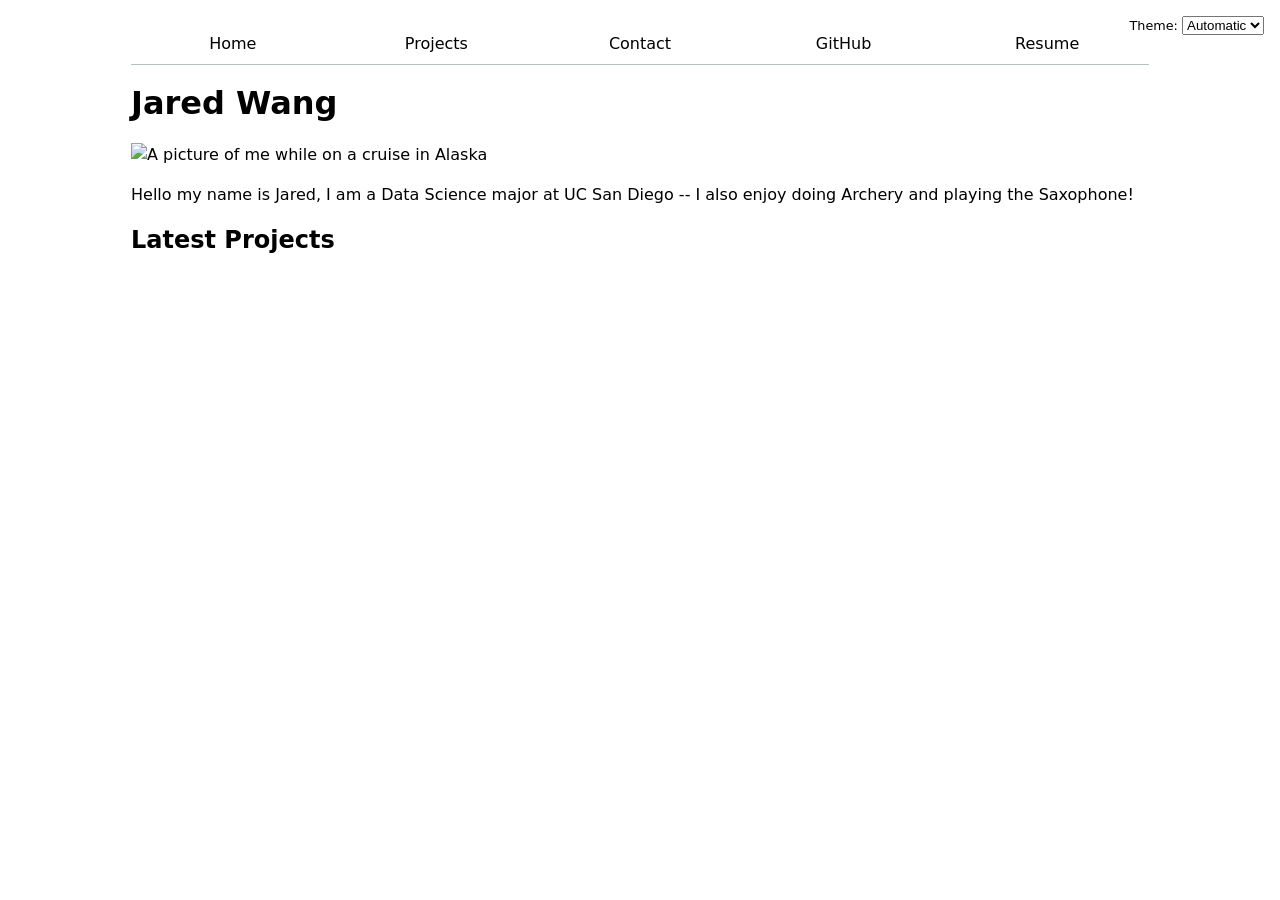
==== index.html @ 1e249413 "test" ====
<!DOCTYPE html>
<html lang="en">
<head>
    <meta charset="UTF-8">
    <meta name="viewport" content="width=device-width, initial-scale=1.0">
    <title>Jared Wang: Personal site and portfolio</title>
    <link rel="stylesheet" href="style.css">
</head>
<body>
    <script src="global.js" type="module"></script>
    <script src="index.js" type="module" defer></script>
    
    <!-- <nav>
        <a href="index.html">Home</a>
        <a href="projects/index.html">Projects</a>
        <a href="contact/index.html">Contact</a>
        <a href="https://github.com/Jaredw022" target="_blank">GitHub</a>
        <a href="resume.html">Resume</a>
    </nav> -->

    <h1>
        Jared Wang
    </h1>
    
    <img src="images/DSC_0252.JPG" alt="A picture of me while on a cruise in Alaska" style="width: 50%; height: auto;">

    <p>
        Hello my name is Jared, I am a Data Science major at UC San Diego -- I also enjoy doing Archery and playing the Saxophone!
    </p>

    <h2>Latest Projects</h2>
    <div class="projects">
        <!-- Dynamically added content will appear here -->
    </div>
    
</body>
</html>
---- style.css ----
body {
  /* Set line height to 1.5 times the font size
	   and use the OS’s UI font as the website font
	 */
  font: 100%/1.5 system-ui;
  max-width: 100ch;
  margin-inline: auto;
  padding: 1em;
  accent-color: var(--color-accent)
}

html {
  --color-accent: oklch(65% 50% 0);
  color-scheme: light dark;
}

nav {
  display: flex;
  margin-bottom: 1em;
  border-bottom-width: 1px;
  border-bottom-style: solid;
  --border-color: oklch(50% 10% 200 / 40%);
  border-bottom-color: var(--border-color);
}

nav a {
  flex: 1;
  text-decoration: none;
  color: inherit;
  text-align: center;
  padding: 0.5em;
}

nav a.current {
  border-bottom: 0.4em solid var(--border-color);
  padding-bottom: 0.2em;
}

nav a:hover {
  border-bottom: 0.4em solid var(--color-accent);
  background-color: color-mix(in oklch, var(--color-accent), canvas 85%);
  padding-bottom: 0.2em;
}

form {
  display: grid;
  grid-template-columns: auto 1fr;
  gap: 1em;
}

form button {
  grid-column: 1 / -1;
}

.projects {
  display: grid;
  grid-template-columns: repeat(auto-fill, minmax(15em, 1fr));
  gap: 1em;
}

.projects article {
  display: grid;
  grid-template-rows: subgrid;
  grid-row: span 3;
}

.projects h2 {
  margin: 0;
}

.projects h1 {
  font-size: 400%;
}

h1, h2, h3, h4, h5, h6 {
  line-height: 1.1;
  text-wrap: balance;
}

.resume {
    font-family: Arial, sans-serif;
    margin: 40px;
    line-height: 1.5;
}

.resume h1 {
    text-align: center;
    margin-bottom: 5px;
}

.resume .contact {
    text-align: center;
    font-size: 14px;
    margin-bottom: 20px;
}

.resume h2 {
    border-bottom: 1px solid #000;
    padding-bottom: 5px;
    margin-top: 25px;
}

.resume .entry {
    margin-bottom: 15px;
}

.resume .entry-title {
    font-weight: bold;
}

.resume ul {
    margin: 5px 0 10px 20px;
}

.color-scheme {
  position: absolute;
  top: 1rem;
  right: 1rem;
  font-size: 80%;
  font-family: inherit;
}
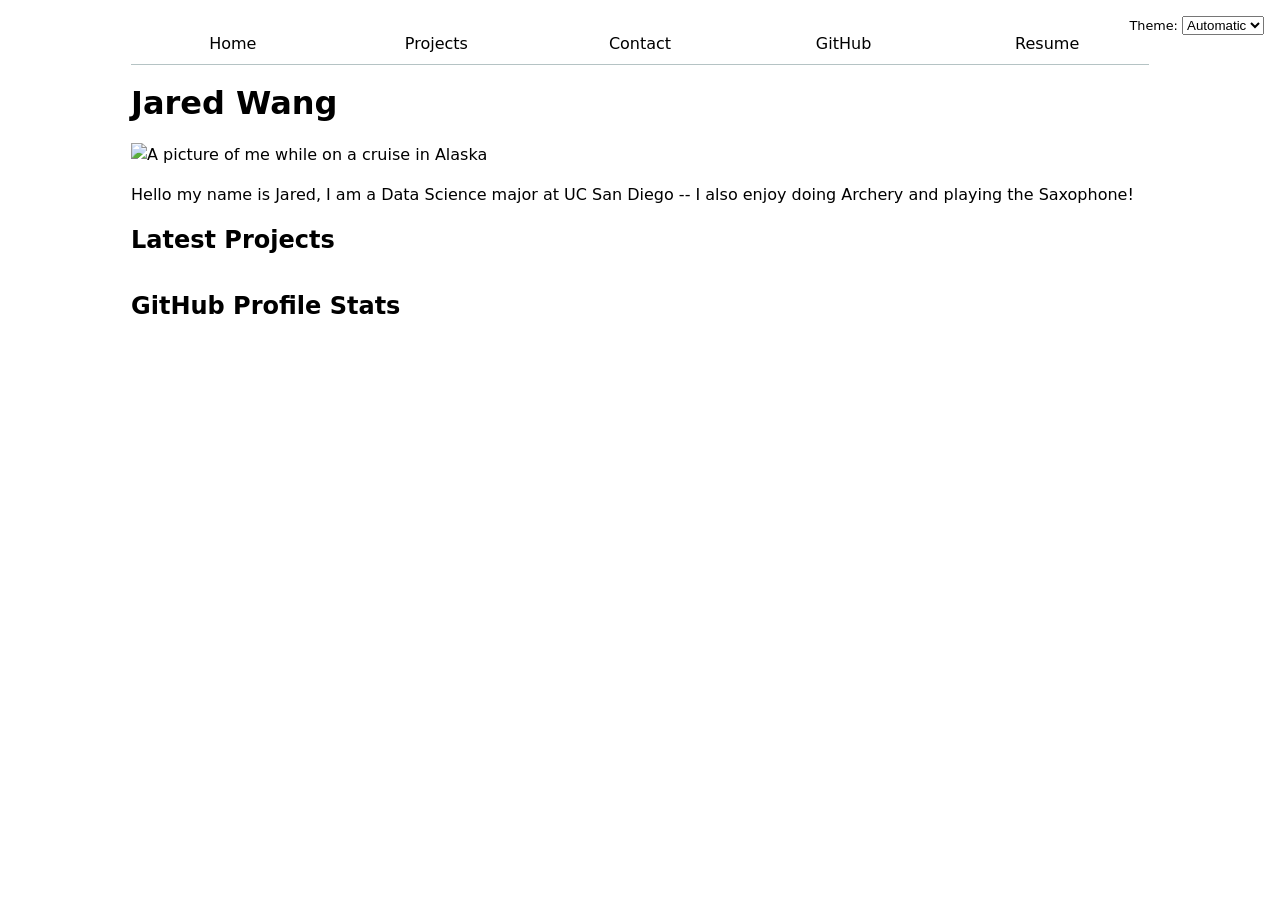
==== commit 4eef3c9a: "test" ====
--- a/index.html
+++ b/index.html
@@ -7,7 +7,7 @@
     <link rel="stylesheet" href="style.css">
 </head>
 <body>
-    <script src="global.js" type="module"></script>
+    <script src="global.js" type="module" defer></script>
     <script src="index.js" type="module" defer></script>
     
     <!-- <nav>
@@ -33,5 +33,9 @@
         <!-- Dynamically added content will appear here -->
     </div>
     
+    <h2>GitHub Profile Stats</h2>
+    <div id="profile-stats"></div>
+
+
 </body>
 </html>
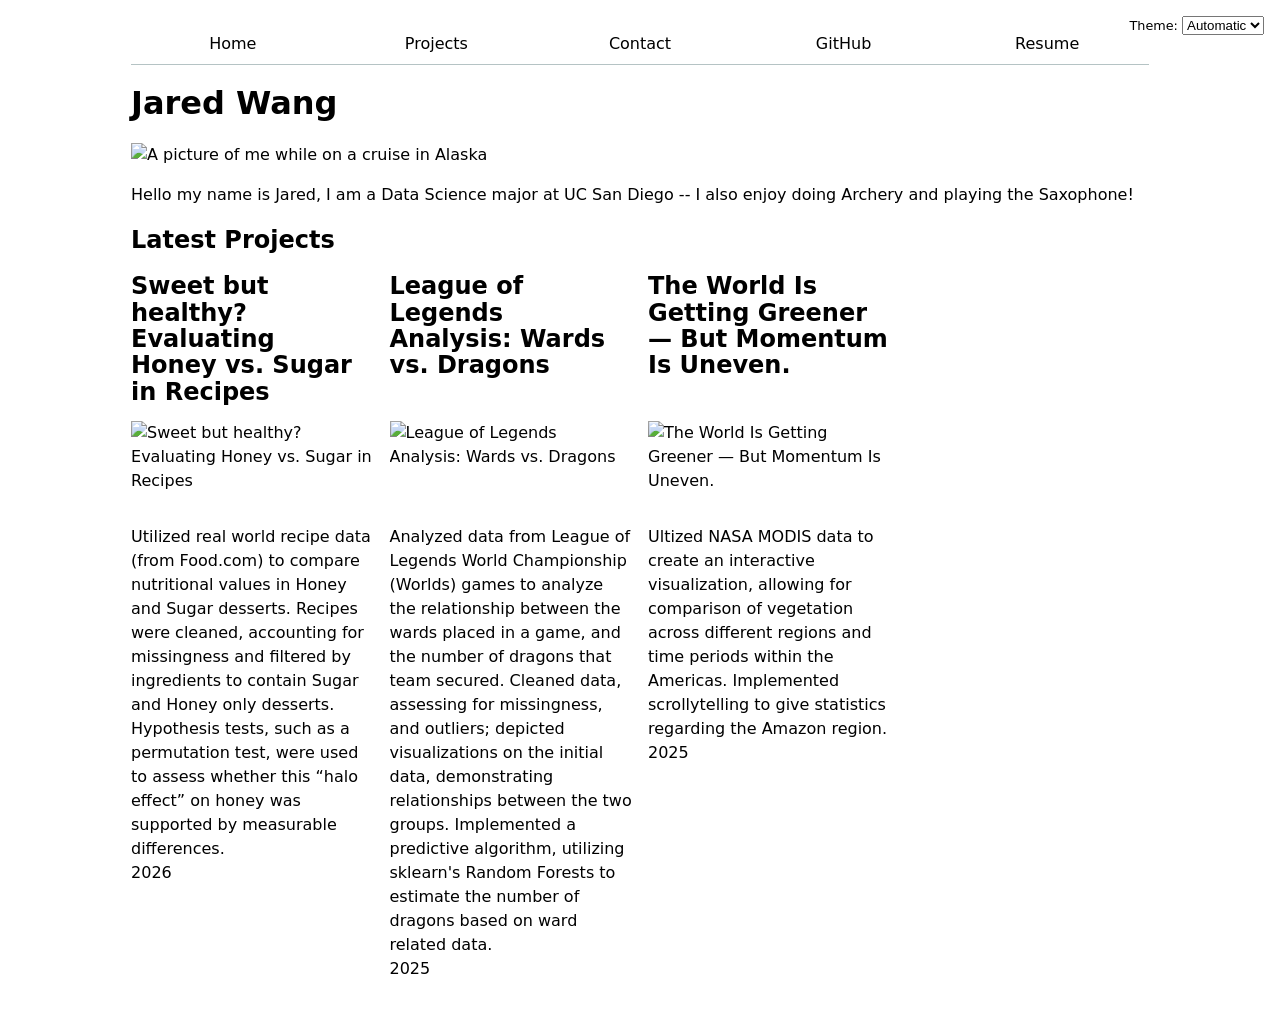
==== commit 9d7ab353: "Remove placeholder projects and hide GitHub stats" ====
--- a/index.html
+++ b/index.html
@@ -33,8 +33,10 @@
         <!-- Dynamically added content will appear here -->
     </div>
     
+    <!--
     <h2>GitHub Profile Stats</h2>
     <div id="profile-stats"></div>
+    -->
 
 
 </body>
--- a/style.css
+++ b/style.css
@@ -72,44 +72,49 @@
   font-size: 400%;
 }
 
-h1, h2, h3, h4, h5, h6 {
+h1,
+h2,
+h3,
+h4,
+h5,
+h6 {
   line-height: 1.1;
   text-wrap: balance;
 }
 
 .resume {
-    font-family: Arial, sans-serif;
-    margin: 40px;
-    line-height: 1.5;
+  font-family: Arial, sans-serif;
+  margin: 40px;
+  line-height: 1.5;
 }
 
 .resume h1 {
-    text-align: center;
-    margin-bottom: 5px;
+  text-align: center;
+  margin-bottom: 5px;
 }
 
 .resume .contact {
-    text-align: center;
-    font-size: 14px;
-    margin-bottom: 20px;
+  text-align: center;
+  font-size: 14px;
+  margin-bottom: 20px;
 }
 
 .resume h2 {
-    border-bottom: 1px solid #000;
-    padding-bottom: 5px;
-    margin-top: 25px;
+  border-bottom: 1px solid #000;
+  padding-bottom: 5px;
+  margin-top: 25px;
 }
 
 .resume .entry {
-    margin-bottom: 15px;
+  margin-bottom: 15px;
 }
 
 .resume .entry-title {
-    font-weight: bold;
+  font-weight: bold;
 }
 
 .resume ul {
-    margin: 5px 0 10px 20px;
+  margin: 5px 0 10px 20px;
 }
 
 .color-scheme {
@@ -119,3 +124,239 @@
   font-size: 80%;
   font-family: inherit;
 }
+
+path {
+  cursor: pointer;
+}
+
+.stats {
+  display: flex;
+  justify-content: space-between;
+  flex-wrap: wrap;
+  gap: 2rem;
+  margin-top: 2rem;
+  padding: 1rem 0;
+  border-top: 1px solid color-mix(in oklch, canvastext 30%, canvas 70%);
+  color: canvastext;
+  /* automatically adapts */
+}
+
+.stats dt {
+  font-size: 0.75rem;
+  font-weight: 600;
+  color: color-mix(in oklch, canvastext 60%, canvas 40%);
+  text-transform: uppercase;
+  letter-spacing: 0.05em;
+  margin-bottom: 0.25rem;
+}
+
+.stats dd {
+  font-size: 2rem;
+  font-weight: 500;
+  color: canvastext;
+  /* adapts automatically */
+  margin: 0;
+}
+
+/* Gridlines behind the chart */
+.gridlines line {
+  stroke: color-mix(in oklch, canvastext 20%, canvas 80%);
+  stroke-width: 1;
+  shape-rendering: crispEdges;
+}
+
+/* Optional: hide the domain line for a cleaner look */
+.gridlines path {
+  stroke: none;
+}
+
+/* Info layout (dt/dd grid) */
+.info {
+  display: grid;
+  grid-template-columns: max-content 1fr;
+  gap: 0.25rem 1rem;
+  padding: 1rem;
+  border-radius: 8px;
+  background: color-mix(in oklch, canvas 90%, canvastext 10%);
+  color: canvastext;
+  max-width: 300px;
+}
+
+.info dt {
+  font-size: 0.75rem;
+  font-weight: 600;
+  opacity: 0.7;
+  margin: 0;
+}
+
+.info dd {
+  margin: 0;
+  font-size: 0.9rem;
+}
+
+/* Tooltip positioning */
+.tooltip {
+  position: fixed;
+  top: 1em;
+  left: 1em;
+  z-index: 1000;
+  pointer-events: none;
+}
+
+/* Circle hover animation */
+circle {
+  @starting-style {
+    r: 0;
+  }
+
+  transition: all 200ms ease;
+  transform-origin: center;
+  transform-box: fill-box;
+}
+
+circle:hover {
+  transform: scale(1.5);
+}
+
+dl.info {
+  /* ... other styles ... */
+  transition-duration: 500ms;
+  transition-property: opacity, visibility;
+}
+
+dl.info[hidden]:not(:hover, :focus-within) {
+  opacity: 0;
+  visibility: hidden;
+}
+
+@keyframes marching-ants {
+  to {
+    stroke-dashoffset: -8;
+    /* 5 + 3 */
+  }
+}
+
+.selection {
+  fill-opacity: 0.1;
+  stroke: black;
+  stroke-opacity: 0.7;
+  stroke-dasharray: 5 3;
+  animation: marching-ants 2s linear infinite;
+}
+
+circle.selected {
+  fill: #ff6b6b;
+  stroke: black;
+  stroke-width: 1.5px;
+}
+
+#time-filter {
+  width: 100%;
+}
+
+#time-filter label {
+  display: flex;
+  align-items: center;
+  gap: 1rem;
+}
+
+#commit-progress {
+  width: 100%;
+  max-width: 25rem; /* adjust this value to taste */
+}
+
+
+#files {
+  display: grid;
+  grid-template-columns: 1fr 4fr;
+
+  >div {
+    grid-column: 1 / -1;
+    display: grid;
+    grid-template-columns: subgrid;
+  }
+
+  dt {
+    grid-column: 1;
+  }
+
+  dd {
+    grid-column: 2;
+  }
+}
+
+.loc {
+  display: flex;
+  width: 0.5em;
+  aspect-ratio: 1;
+  background: var(--color);
+  border-radius: 50%;
+
+  transition: opacity 200ms ease, transform 200ms ease;
+
+  @starting-style {
+    opacity: 0;
+    transform: scale(0);
+  }
+}
+
+#files {
+  display: grid;
+  grid-template-columns: 1fr 4fr;
+}
+
+#files>div {
+  grid-column: 1 / -1;
+  display: grid;
+  grid-template-columns: subgrid;
+}
+
+#files dt {
+  grid-column: 1;
+}
+
+#files dd {
+  grid-column: 2;
+  display: flex;
+  flex-wrap: wrap;
+  align-items: start;
+  align-content: start;
+  gap: 0.15em;
+  padding-top: 0.6em;
+  margin-left: 0;
+}
+
+dt code small {
+  display: block;
+  opacity: 0.6;
+  font-size: 0.8em;
+}
+
+#scrolly-1 {
+  position: relative;
+  display: flex;
+  gap: 1rem;
+
+  > * {
+    flex: 1;
+  }
+}
+
+#scatter-story {
+  position: relative;
+}
+
+#scatter-plot {
+  position: sticky;
+  top: 0;
+  left: 0;
+  bottom: auto;
+  height: 50vh;
+}
+
+#slider-time {
+  margin-left: 1rem;
+  font-size: 0.9rem;
+  font-weight: 500;
+  white-space: nowrap;
+}
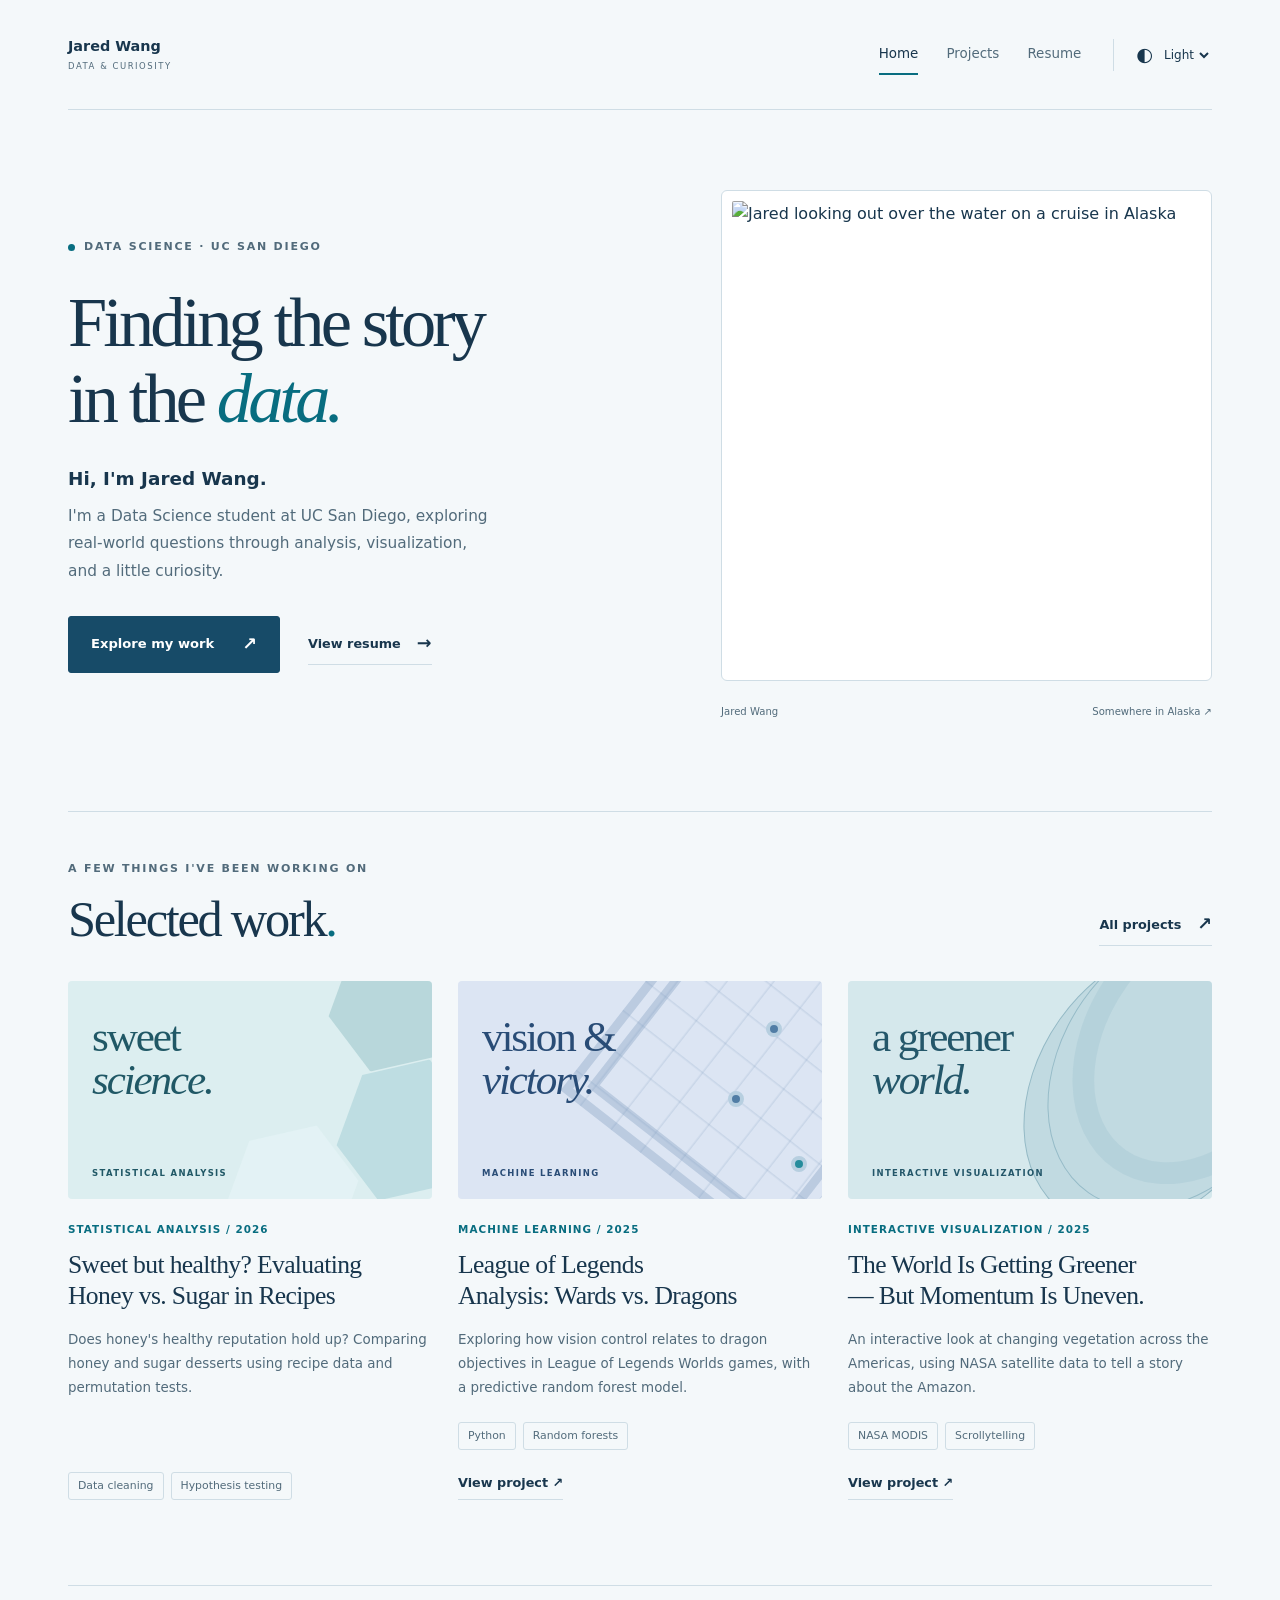
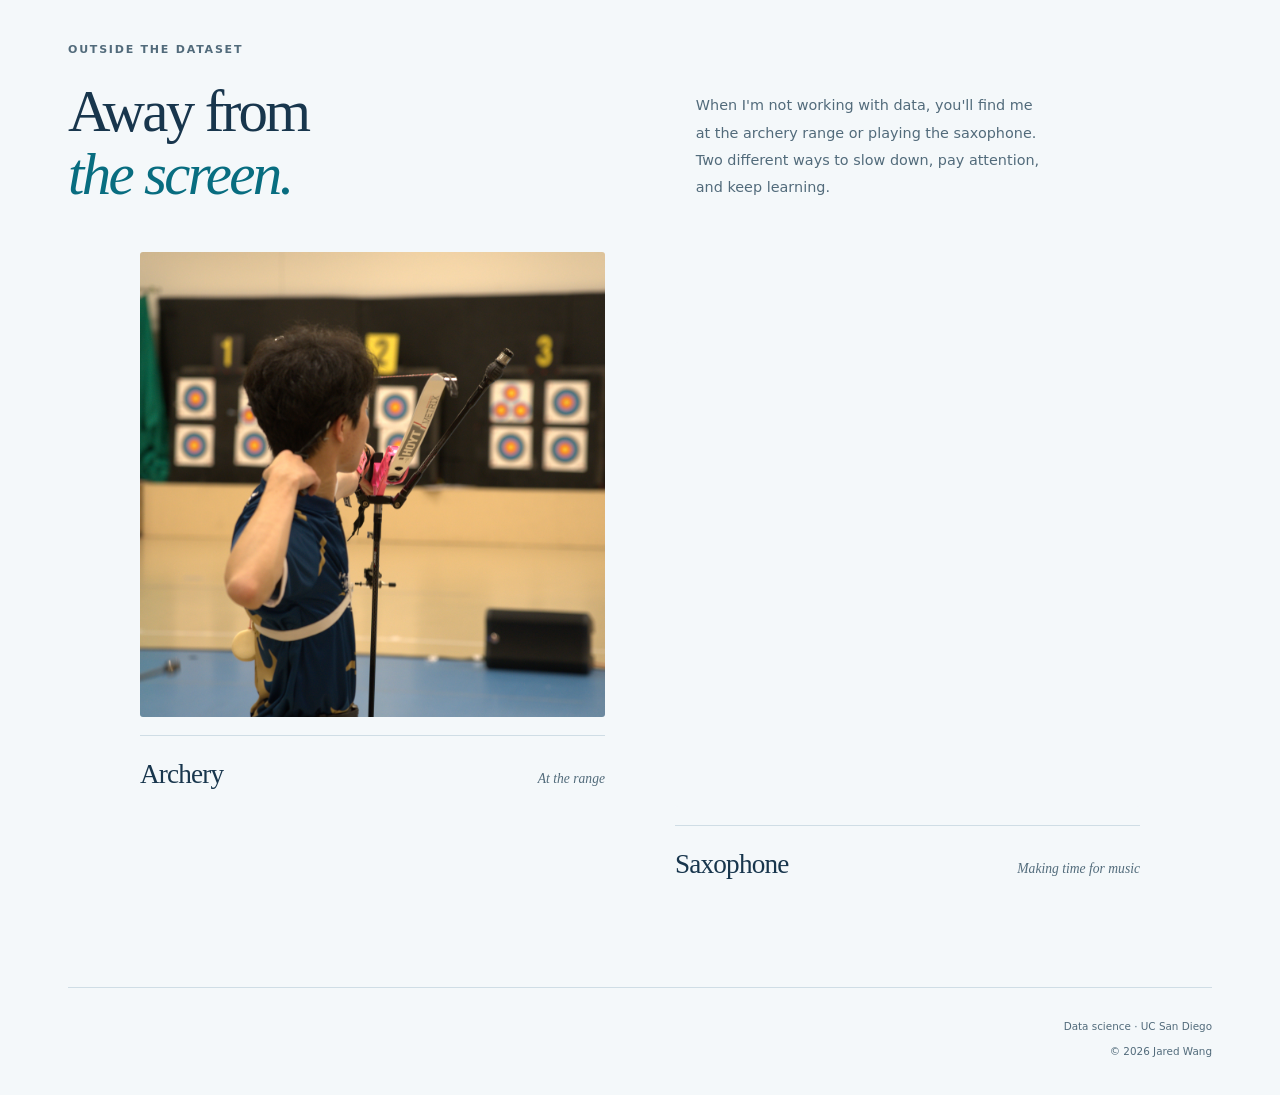
==== commit 10455827: "Redesign portfolio with coastal theme and personal photo gallery" ====
--- a/index.html
+++ b/index.html
@@ -3,41 +3,59 @@
 <head>
     <meta charset="UTF-8">
     <meta name="viewport" content="width=device-width, initial-scale=1.0">
-    <title>Jared Wang: Personal site and portfolio</title>
+    <meta name="description" content="Jared Wang is a Data Science student at UC San Diego exploring the stories behind real-world data.">
+    <title>Jared Wang — Data &amp; Curiosity</title>
     <link rel="stylesheet" href="style.css">
+    <script src="global.js" type="module"></script>
+    <script src="index.js" type="module"></script>
 </head>
-<body>
-    <script src="global.js" type="module" defer></script>
-    <script src="index.js" type="module" defer></script>
-    
-    <!-- <nav>
-        <a href="index.html">Home</a>
-        <a href="projects/index.html">Projects</a>
-        <a href="contact/index.html">Contact</a>
-        <a href="https://github.com/Jaredw022" target="_blank">GitHub</a>
-        <a href="resume.html">Resume</a>
-    </nav> -->
-
-    <h1>
-        Jared Wang
-    </h1>
-    
-    <img src="images/DSC_0252.JPG" alt="A picture of me while on a cruise in Alaska" style="width: 50%; height: auto;">
-
-    <p>
-        Hello my name is Jared, I am a Data Science major at UC San Diego -- I also enjoy doing Archery and playing the Saxophone!
-    </p>
-
-    <h2>Latest Projects</h2>
-    <div class="projects">
-        <!-- Dynamically added content will appear here -->
-    </div>
-    
-    <!--
-    <h2>GitHub Profile Stats</h2>
-    <div id="profile-stats"></div>
-    -->
-
-
+<body class="home-page">
+    <main id="main">
+        <section class="hero" aria-labelledby="intro-title">
+            <div class="hero-copy">
+                <p class="eyebrow"><span class="status-dot" aria-hidden="true"></span> Data science · UC San Diego</p>
+                <h1 id="intro-title">Finding the story<br>in the <em>data.</em></h1>
+                <p class="hero-intro">Hi, I'm Jared Wang.</p>
+                <p class="hero-description">I'm a Data Science student at UC San Diego, exploring real-world questions through analysis, visualization, and a little curiosity.</p>
+                <div class="hero-actions">
+                    <a class="button" href="projects/">Explore my work <span aria-hidden="true">↗</span></a>
+                    <a class="text-link" href="resume.html">View resume <span aria-hidden="true">→</span></a>
+                </div>
+            </div>
+            <figure class="portrait">
+                <div class="portrait-frame">
+                    <img src="images/DSC_0252.JPG" alt="Jared looking out over the water on a cruise in Alaska" width="6000" height="4000" fetchpriority="high">
+                </div>
+                <figcaption><span>Jared Wang</span><span>Somewhere in Alaska ↗</span></figcaption>
+            </figure>
+        </section>
+        <section class="work-section" aria-labelledby="work-title">
+            <div class="section-heading">
+                <div><p class="eyebrow">A few things I've been working on</p><h2 id="work-title">Selected work<span class="accent">.</span></h2></div>
+                <a class="text-link" href="projects/">All projects <span aria-hidden="true">↗</span></a>
+            </div>
+            <div class="projects" data-preview="true" aria-label="Selected projects"></div>
+        </section>
+        <section class="personal-note" aria-labelledby="personal-title">
+            <div class="personal-intro">
+                <div><p class="eyebrow">Outside the dataset</p><h2 id="personal-title">Away from<br><em>the screen.</em></h2></div>
+                <p>When I'm not working with data, you'll find me at the archery range or playing the saxophone. Two different ways to slow down, pay attention, and keep learning.</p>
+            </div>
+            <div class="personal-gallery">
+                <figure class="interest-photo archery-photo">
+                    <div class="interest-image"><img src="images/DSC04361_Original.jpg" alt="Jared drawing a recurve bow at an indoor archery range" width="4688" height="7028" loading="lazy" decoding="async"></div>
+                    <figcaption><span>Archery</span><span>At the range</span></figcaption>
+                </figure>
+                <figure class="interest-photo music-photo">
+                    <div class="interest-image"><img src="images/IMG_6248.PNG" alt="Jared playing the saxophone with sheet music on a stand" width="2532" height="1170" loading="lazy" decoding="async"></div>
+                    <figcaption><span>Saxophone</span><span>Making time for music</span></figcaption>
+                </figure>
+            </div>
+        </section>
+        <!-- GitHub Profile Stats are intentionally hidden.
+        <h2>GitHub Profile Stats</h2>
+        <div id="profile-stats"></div>
+        -->
+    </main>
 </body>
-</html>+</html>
--- a/style.css
+++ b/style.css
@@ -1,130 +1,224 @@
-body {
-  /* Set line height to 1.5 times the font size
-	   and use the OS’s UI font as the website font
-	 */
-  font: 100%/1.5 system-ui;
-  max-width: 100ch;
-  margin-inline: auto;
-  padding: 1em;
-  accent-color: var(--color-accent)
-}
-
-html {
-  --color-accent: oklch(65% 50% 0);
-  color-scheme: light dark;
-}
-
-nav {
-  display: flex;
-  margin-bottom: 1em;
-  border-bottom-width: 1px;
-  border-bottom-style: solid;
-  --border-color: oklch(50% 10% 200 / 40%);
-  border-bottom-color: var(--border-color);
-}
-
-nav a {
-  flex: 1;
-  text-decoration: none;
-  color: inherit;
-  text-align: center;
-  padding: 0.5em;
-}
-
-nav a.current {
-  border-bottom: 0.4em solid var(--border-color);
-  padding-bottom: 0.2em;
-}
-
-nav a:hover {
-  border-bottom: 0.4em solid var(--color-accent);
-  background-color: color-mix(in oklch, var(--color-accent), canvas 85%);
-  padding-bottom: 0.2em;
-}
-
-form {
-  display: grid;
-  grid-template-columns: auto 1fr;
-  gap: 1em;
-}
-
-form button {
-  grid-column: 1 / -1;
-}
-
-.projects {
-  display: grid;
-  grid-template-columns: repeat(auto-fill, minmax(15em, 1fr));
-  gap: 1em;
-}
-
-.projects article {
-  display: grid;
-  grid-template-rows: subgrid;
-  grid-row: span 3;
-}
-
-.projects h2 {
-  margin: 0;
-}
-
-.projects h1 {
-  font-size: 400%;
-}
-
-h1,
-h2,
-h3,
-h4,
-h5,
-h6 {
-  line-height: 1.1;
-  text-wrap: balance;
-}
-
-.resume {
-  font-family: Arial, sans-serif;
-  margin: 40px;
-  line-height: 1.5;
-}
-
-.resume h1 {
-  text-align: center;
-  margin-bottom: 5px;
-}
-
-.resume .contact {
-  text-align: center;
-  font-size: 14px;
-  margin-bottom: 20px;
-}
-
-.resume h2 {
-  border-bottom: 1px solid #000;
-  padding-bottom: 5px;
-  margin-top: 25px;
-}
-
-.resume .entry {
-  margin-bottom: 15px;
-}
-
-.resume .entry-title {
-  font-weight: bold;
-}
-
-.resume ul {
-  margin: 5px 0 10px 20px;
-}
-
-.color-scheme {
-  position: absolute;
-  top: 1rem;
-  right: 1rem;
-  font-size: 80%;
-  font-family: inherit;
-}
-
+/* A coastal palette of soft white, deep navy, teal, and pale blue. */
+:root {
+  color-scheme: light;
+  --paper: light-dark(#f4f8fa, #101e2b);
+  --surface: light-dark(#ffffff, #172b3a);
+  --ink: light-dark(#18364d, #e6f0f5);
+  --muted: light-dark(#526b7b, #a9bdcc);
+  --line: light-dark(#cfdde5, #344d60);
+  --accent: light-dark(#086d80, #79cfda);
+  --tint: light-dark(#e2eff3, #1b3545);
+  --button: light-dark(#174b68, #a6dbe6);
+  --button-text: light-dark(#ffffff, #101e2b);
+  --color-accent: var(--accent);
+  font-family: "Segoe UI", system-ui, -apple-system, sans-serif;
+  background: var(--paper);
+  color: var(--ink);
+  accent-color: var(--accent);
+  scroll-behavior: smooth;
+  scroll-padding-top: 2rem;
+}
+* { box-sizing: border-box; }
+body { max-width: 1240px; margin: 0 auto; padding: 0 48px; font-size: 16px; line-height: 1.65; }
+a { color: inherit; text-underline-offset: .25em; }
+button, input, select, textarea { font: inherit; }
+button, select { cursor: pointer; }
+button, input, select, textarea { color: var(--ink); }
+img { display: block; max-width: 100%; height: auto; }
+::selection { background: var(--ink); color: var(--paper); }
+:focus-visible { outline: 3px solid var(--accent); outline-offset: 5px; }
+h1, h2, h3, p, figure { margin: 0; }
+h1, h2, h3 { font-weight: 400; line-height: 1.08; text-wrap: balance; }
+h1, h2, .footer-name { font-family: Georgia, "Times New Roman", serif; }
+h1 { font-size: clamp(3.3rem, 6.2vw, 5.6rem); letter-spacing: -.055em; }
+h1 em { color: var(--accent); font-weight: 400; }
+h2 { font-size: clamp(2.25rem, 4vw, 3.15rem); letter-spacing: -.045em; }
+h3 { font-family: Georgia, "Times New Roman", serif; font-size: 1.6rem; letter-spacing: -.025em; line-height: 1.2; }
+.accent { color: var(--accent); }
+.eyebrow { font-size: .69rem; text-transform: uppercase; letter-spacing: .16em; font-weight: 650; color: var(--muted); }
+.sr-only { position: absolute; width: 1px; height: 1px; padding: 0; margin: -1px; overflow: hidden; clip-path: inset(50%); white-space: nowrap; border: 0; }
+.skip-link { position: fixed; top: -100px; left: 16px; z-index: 100; padding: 10px 20px; background: var(--surface); color: var(--ink); }
+.skip-link:focus { top: 12px; }
+.site-header { min-height: 110px; display: flex; align-items: center; gap: 32px; border-bottom: 1px solid var(--line); }
+.brand { display: flex; align-items: center; gap: 13px; margin-right: auto; text-decoration: none; font-size: .9rem; line-height: 1.3; font-weight: 600; }
+.brand-mark { display: grid; place-items: center; width: 44px; height: 44px; background: var(--button); color: var(--button-text); border-radius: 50% 50% 5px 50%; font: italic 25px Georgia, serif; letter-spacing: -.08em; padding-right: 4px; }
+.brand-caption { display: block; color: var(--muted); text-transform: uppercase; font-size: .53rem; letter-spacing: .18em; font-weight: 500; margin-top: 5px; }
+.site-header nav { display: flex; gap: 28px; }
+.site-header nav a { position: relative; padding: 12px 0; font-size: .84rem; text-decoration: none; color: var(--muted); }
+.site-header nav a::after { content: ""; position: absolute; bottom: 3px; left: 0; width: 0; height: 2px; background: var(--accent); transition: width .2s ease; }
+.site-header nav a:hover, .site-header nav a.current { color: var(--ink); }
+.site-header nav a:hover::after, .site-header nav a.current::after { width: 100%; }
+.color-scheme { display: flex; align-items: center; gap: 5px; border-left: 1px solid var(--line); padding-left: 22px; }
+.theme-symbol { font-size: 1.2rem; }
+.color-scheme select { font-size: .75rem; background: transparent; border: 0; padding: 8px 2px; max-width: 78px; }
+.color-scheme option { background: var(--paper); }
+.hero { display: grid; grid-template-columns: 1.2fr 1fr; gap: clamp(32px, 5vw, 80px); align-items: center; padding: 80px 0 90px; }
+.hero .eyebrow { margin-bottom: 28px; display: flex; align-items: center; gap: 9px; }
+.status-dot { width: 7px; height: 7px; background: var(--accent); border-radius: 50%; }
+.hero h1 { font-size: clamp(3.3rem, 5.5vw, 5rem); margin-bottom: 28px; }
+.hero-intro { font-size: 1.15rem; font-weight: 600; margin-bottom: 8px; }
+.hero-description { color: var(--muted); max-width: 420px; font-size: .96rem; line-height: 1.8; }
+.hero-actions { display: flex; flex-wrap: wrap; gap: 28px; align-items: center; margin-top: 30px; }
+.button { display: inline-flex; align-items: center; justify-content: center; gap: 28px; border: 1px solid var(--button); padding: 13px 22px; background: var(--button); color: var(--button-text); text-decoration: none; font-size: .82rem; font-weight: 600; border-radius: 3px; transition: transform .2s ease, box-shadow .2s ease; }
+.button:hover { transform: translateY(-2px); box-shadow: 0 5px 0 color-mix(in srgb, var(--button) 18%, transparent); }
+.button span, .text-link span { font-size: 1.1rem; }
+.text-link { display: inline-flex; align-items: center; gap: 16px; font-size: .8rem; font-weight: 600; text-decoration: none; border-bottom: 1px solid var(--line); padding: 6px 0; }
+.text-link:hover { color: var(--accent); border-color: var(--accent); }
+.hero-note { color: var(--muted); font-size: .7rem; margin-top: 35px; }
+.portrait { width: 100%; }
+.portrait-frame { padding: 10px; background: var(--surface); border: 1px solid var(--line); border-radius: 6px; }
+.portrait img { width: 100%; height: auto; aspect-ratio: 1; object-fit: cover; object-position: 43% center; border-radius: 2px; }
+.portrait figcaption { display: flex; justify-content: space-between; gap: 10px; font-size: .63rem; color: var(--muted); margin-top: 23px; }
+.work-section { padding: 48px 0 70px; border-top: 1px solid var(--line); }
+.section-heading { display: flex; justify-content: space-between; gap: 24px; align-items: flex-end; margin-bottom: 35px; }
+.section-heading .eyebrow { margin-bottom: 14px; }
+.projects { display: grid; grid-template-columns: repeat(3, minmax(0, 1fr)); gap: 26px; align-items: stretch; }
+.project-card { display: flex; flex-direction: column; min-width: 0; scroll-margin-top: 30px; }
+.project-card:target { outline: 2px solid var(--accent); outline-offset: 10px; }
+.project-cover-link { display: block; text-decoration: none; border-radius: 4px; }
+.project-art { height: 218px; border-radius: 4px; overflow: hidden; position: relative; isolation: isolate; transition: transform .3s ease; }
+.project-cover-link:hover .project-art { transform: translateY(-4px); }
+.art-honey { background: #dceef0; color: #205866; }
+.art-game { background: #dce5f3; color: #294c76; }
+.art-earth { background: #d5e8ec; color: #24576a; }
+.art-word { position: absolute; left: 24px; top: 35px; font: 2.7rem/.98 Georgia, serif; letter-spacing: -.05em; z-index: 2; }
+.art-word i { font-weight: 400; }
+.art-label { position: absolute; bottom: 18px; left: 24px; font-size: .53rem; letter-spacing: .16em; text-transform: uppercase; font-weight: 650; }
+.honey-cell { position: absolute; width: 132px; height: 150px; background: #73acb2; clip-path: polygon(50% 0, 94% 25%, 94% 75%, 50% 100%, 6% 75%, 6% 25%); opacity: .35; }
+.cell-one { right: -30px; top: -55px; transform: rotate(20deg); }
+.cell-two { right: -38px; top: 74px; transform: rotate(20deg); background: #84bdc5; }
+.cell-three { right: 75px; top: 140px; transform: rotate(20deg); background: #eefafb; }
+.game-map { position: absolute; right: -75px; top: -55px; width: 280px; height: 280px; transform: rotate(38deg); border: 28px double #7897ba55; background: repeating-linear-gradient(0deg, transparent 0 35px, #7897ba33 36px 37px), repeating-linear-gradient(90deg, transparent 0 35px, #7897ba33 36px 37px); }
+.map-node { width: 16px; height: 16px; position: absolute; background: #517da5; border: 4px solid #b7cfe0; border-radius: 50%; }
+.node-one { right: 40px; top: 40px; }
+.node-two { right: 78px; top: 110px; }
+.node-three { right: 15px; top: 175px; background: #258c9c; }
+.earth-orbit { position: absolute; width: 230px; height: 310px; border: 1px solid #50879c66; border-radius: 50%; transform: rotate(35deg); right: -80px; top: -70px; }
+.orbit-two { right: -56px; top: -50px; background: #6da0b230; }
+.orbit-three { right: -105px; top: -95px; border-width: 22px; border-color: #6da0b222; }
+.project-body { display: flex; flex: 1; flex-direction: column; padding: 22px 0 0; }
+.project-meta { color: var(--accent); font-size: .65rem; text-transform: uppercase; letter-spacing: .1em; font-weight: 650; margin-bottom: 12px; }
+.project-card h3 a { text-decoration: none; }
+.project-card h3 a:hover { color: var(--accent); }
+.project-description { color: var(--muted); font-size: .84rem; line-height: 1.8; margin: 16px 0 22px; }
+.project-skills { display: flex; flex-wrap: wrap; list-style: none; padding: 0; margin: auto 0 0; gap: 7px; }
+.project-skills li { padding: 4px 9px; border: 1px solid var(--line); border-radius: 3px; font-size: .68rem; color: var(--muted); }
+.project-external-link { align-self: flex-start; margin-top: 16px; }
+.personal-note { padding: 55px 0 20px; margin: 15px 0 80px; border-top: 1px solid var(--line); }
+.personal-intro { display: grid; grid-template-columns: 1.1fr 1fr; gap: 60px; align-items: end; }
+.personal-note .eyebrow { margin-bottom: 20px; }
+.personal-note h2 { font-size: clamp(2.75rem, 4.6vw, 4.1rem); }
+.personal-note h2 em { color: var(--accent); font-weight: 400; }
+.personal-intro > p { max-width: 350px; color: var(--muted); font-size: .9rem; line-height: 1.9; padding-bottom: 5px; }
+.personal-gallery { display: grid; grid-template-columns: repeat(2, minmax(0, 1fr)); gap: 70px; max-width: 1000px; margin: 45px auto 0; align-items: start; }
+.music-photo { margin-top: 90px; }
+.interest-image { aspect-ratio: 1; overflow: hidden; border-radius: 3px; background: var(--paper); }
+.interest-image img { width: 100%; height: 100%; object-fit: cover; }
+.archery-photo img { object-position: 50% 55%; }
+.music-photo img { object-position: 48% 48%; transform: scale(1.08); }
+.interest-photo figcaption { display: flex; flex-wrap: wrap; align-items: baseline; justify-content: space-between; gap: 4px 12px; padding-top: 16px; margin-top: 18px; border-top: 1px solid var(--line); }
+.interest-photo figcaption span:first-child { font-family: Georgia, "Times New Roman", serif; font-size: 1.7rem; color: var(--ink); letter-spacing: -.03em; }
+.interest-photo figcaption span:last-child { font: italic .85rem Georgia, "Times New Roman", serif; color: var(--muted); }
+.site-footer { border-top: 1px solid var(--line); display: flex; justify-content: flex-end; gap: 24px; padding: 30px 0 35px; }
+.footer-name { font-size: 1.6rem; letter-spacing: -.04em; }
+.site-footer p { color: var(--muted); font-size: .7rem; margin-top: 5px; }
+.footer-meta { display: flex; flex-direction: column; justify-content: center; gap: 8px; text-align: right; color: var(--muted); font-size: .65rem; }
+.page-heading { padding: 70px 0 55px; }
+.page-heading .eyebrow { margin-bottom: 22px; }
+.page-heading > p:last-of-type { max-width: 550px; color: var(--muted); font-size: .95rem; margin-top: 24px; line-height: 1.8; }
+.project-collection { padding-bottom: 90px; }
+.project-toolbar { display: flex; align-items: center; justify-content: space-between; gap: 24px; border-top: 1px solid var(--line); padding: 26px 0; margin-bottom: 8px; }
+.project-toolbar h2 { font-family: inherit; font-size: .85rem; font-weight: 600; letter-spacing: 0; display: flex; align-items: center; gap: 12px; }
+.project-count { color: var(--muted); background: var(--tint); padding: 4px 9px; font-size: .65rem; border-radius: 3px; }
+.search-field { display: flex; align-items: center; gap: 10px; padding: 0 13px; border: 1px solid var(--line); border-radius: 3px; background: var(--surface); width: min(330px, 100%); }
+.search-field > span { font-size: 1.5rem; }
+.searchBar { min-width: 0; width: 100%; font-size: .78rem; padding: 11px 0; background: transparent; border: 0; }
+.searchBar::placeholder { color: var(--muted); opacity: 1; }
+.search-field:focus-within { outline: 2px solid var(--accent); outline-offset: 2px; }
+.searchBar:focus-visible { outline: none; }
+.empty-state { grid-column: 1 / -1; text-align: center; padding: 70px 24px; border: 1px dashed var(--line); color: var(--muted); }
+.resume-heading { position: relative; }
+.resume-heading .button { margin-top: 24px; }
+.resume { padding: 45px 55px; margin: 0 0 80px; border: 1px solid var(--line); background: var(--surface); border-radius: 4px; }
+.resume .resume-name { font-size: 2.5rem; margin-bottom: 15px; border: 0; padding: 0; }
+.resume .contact { display: flex; flex-wrap: wrap; gap: 5px; font-size: .76rem; color: var(--muted); padding-bottom: 28px; border-bottom: 1px solid var(--line); }
+.resume h2:not(.resume-name) { font-family: inherit; font-size: .72rem; font-weight: 700; letter-spacing: .16em; text-transform: uppercase; margin-top: 38px; margin-bottom: 22px; color: var(--accent); }
+.resume section { display: grid; grid-template-columns: 1fr 1fr; gap: 22px 45px; }
+.resume h3 { font-size: 1.35rem; margin-bottom: 8px; }
+.resume article p { font-size: .75rem; color: var(--muted); }
+.resume ul { padding-left: 18px; color: var(--muted); font-size: .8rem; line-height: 1.8; margin: 12px 0 0; }
+form { display: grid; grid-template-columns: auto 1fr; gap: 1rem; padding: 40px 0 80px; }
+form input, form textarea { border: 1px solid var(--line); padding: 10px; background: var(--surface); border-radius: 3px; }
+form button { grid-column: 1 / -1; background: var(--button); color: var(--button-text); padding: 12px; border: 0; }
+@media (min-width: 1100px) { .resume-heading .button { position: absolute; right: 0; bottom: 60px; } }
+@media (max-width: 950px) {
+  body { padding: 0 28px; }
+  .hero { gap: 35px; padding: 65px 0; }
+  .hero h1 { font-size: 4rem; }
+  .projects { gap: 20px; }
+  .art-word { font-size: 2.2rem; left: 18px; }
+  .art-label { left: 18px; font-size: .48rem; }
+  .project-card h3 { font-size: 1.4rem; }
+  .personal-intro { gap: 30px; }
+  .personal-gallery { gap: 35px; }
+}
+@media (max-width: 700px) {
+  body { padding: 0 22px; }
+  .site-header { min-height: 95px; gap: 14px; flex-wrap: wrap; padding: 17px 0; }
+  .brand { gap: 9px; }
+  .brand-mark { width: 36px; height: 36px; font-size: 22px; }
+  .brand-caption { font-size: .47rem; }
+  .site-header nav { order: 3; width: 100%; gap: 27px; justify-content: center; border-top: 1px solid var(--line); padding-top: 5px; }
+  .site-header nav a { font-size: .8rem; padding: 8px 0; }
+  .color-scheme { padding-left: 12px; }
+  .hero { grid-template-columns: 1fr; gap: 40px; padding: 45px 0 55px; }
+  .hero h1 { font-size: clamp(3.2rem, 10.8vw, 4.5rem); }
+  .hero .eyebrow { font-size: .61rem; margin-bottom: 23px; }
+  .hero-description { max-width: 100%; }
+  .hero-actions { gap: 24px; }
+  .hero-note { margin-top: 25px; }
+  .portrait { max-width: 480px; margin: 0 auto; }
+  .section-heading { align-items: flex-start; }
+  .section-heading .eyebrow { font-size: .58rem; max-width: 200px; }
+  .section-heading .text-link { flex-shrink: 0; margin-top: 30px; font-size: .72rem; }
+  .projects { grid-template-columns: 1fr; gap: 40px; }
+  .project-art { height: 245px; }
+  .art-word { font-size: 3rem; left: 25px; }
+  .art-label { left: 25px; font-size: .55rem; }
+  .project-card h3 { font-size: 1.65rem; }
+  .project-description { font-size: .9rem; }
+  .project-skills li { font-size: .65rem; }
+  .personal-note { padding-top: 35px; margin-bottom: 45px; }
+  .personal-intro { grid-template-columns: 1fr; gap: 24px; }
+  .personal-intro > p { max-width: none; }
+  .personal-gallery { grid-template-columns: 1fr; gap: 40px; margin-top: 32px; }
+  .music-photo { margin-top: 0; }
+  .work-section { padding-bottom: 40px; }
+  .site-footer { padding: 25px 0; }
+  .footer-meta { font-size: .57rem; }
+  .page-heading { padding: 45px 0 35px; }
+  .page-heading h1 { font-size: clamp(3rem, 10vw, 4.2rem); }
+  .project-toolbar { align-items: flex-start; flex-direction: column; gap: 18px; }
+  .search-field { width: 100%; }
+  .resume { padding: 28px 22px; margin-bottom: 50px; }
+  .resume section { grid-template-columns: 1fr; }
+}
+@media (prefers-reduced-motion: reduce) {
+  :root { scroll-behavior: auto; }
+  *, *::before, *::after { transition: none !important; animation: none !important; }
+}
+@media print {
+  :root { color-scheme: light !important; }
+  body { max-width: none; padding: 0; font-size: 11pt; color: #18364d; background: white; }
+  .site-header, .site-footer, .skip-link, .resume-heading { display: none !important; }
+  .resume { margin: 0; padding: 0; border: 0; background: white; }
+  .resume section { gap: 20px 30px; }
+  .resume article { break-inside: avoid; }
+  .resume h2:not(.resume-name) { margin-top: 24px; margin-bottom: 15px; }
+  a { text-decoration: none; }
+}
+
+/* Retained styles for the archived Meta page. */
 path {
   cursor: pointer;
 }
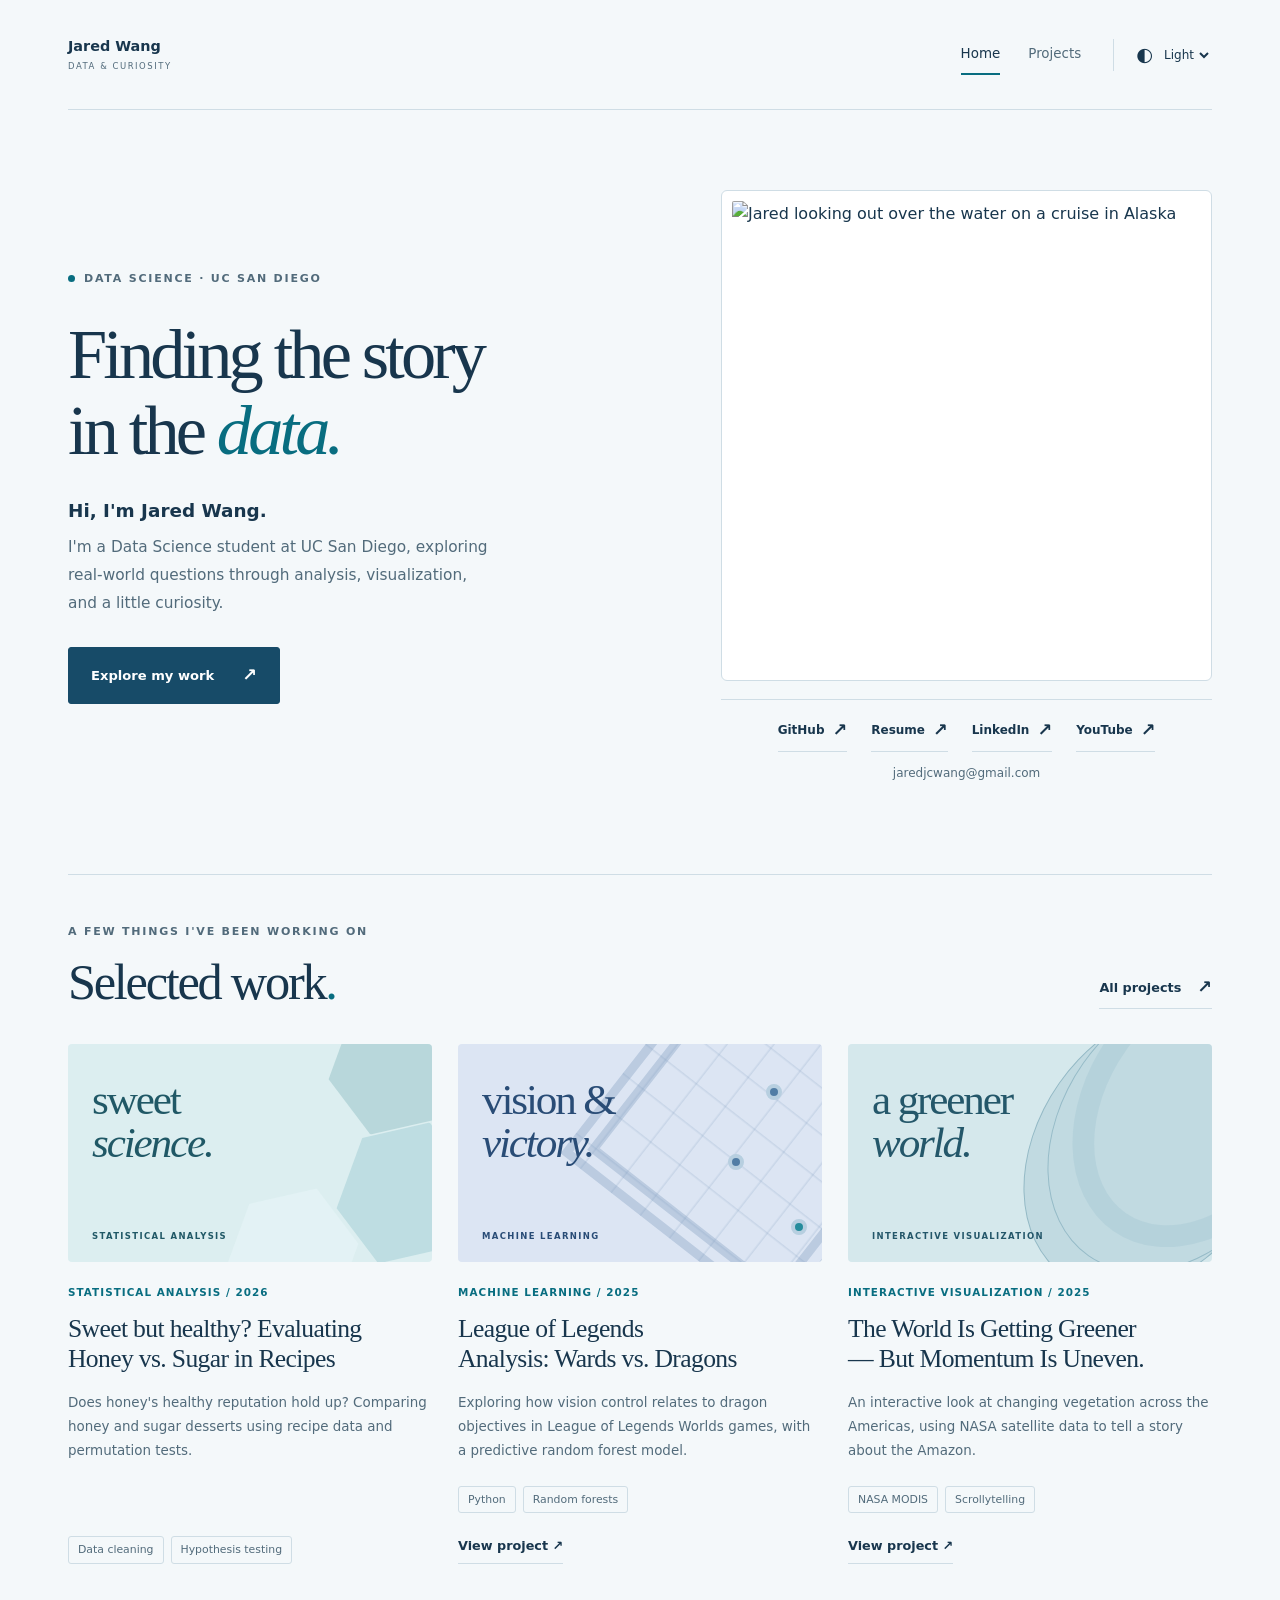
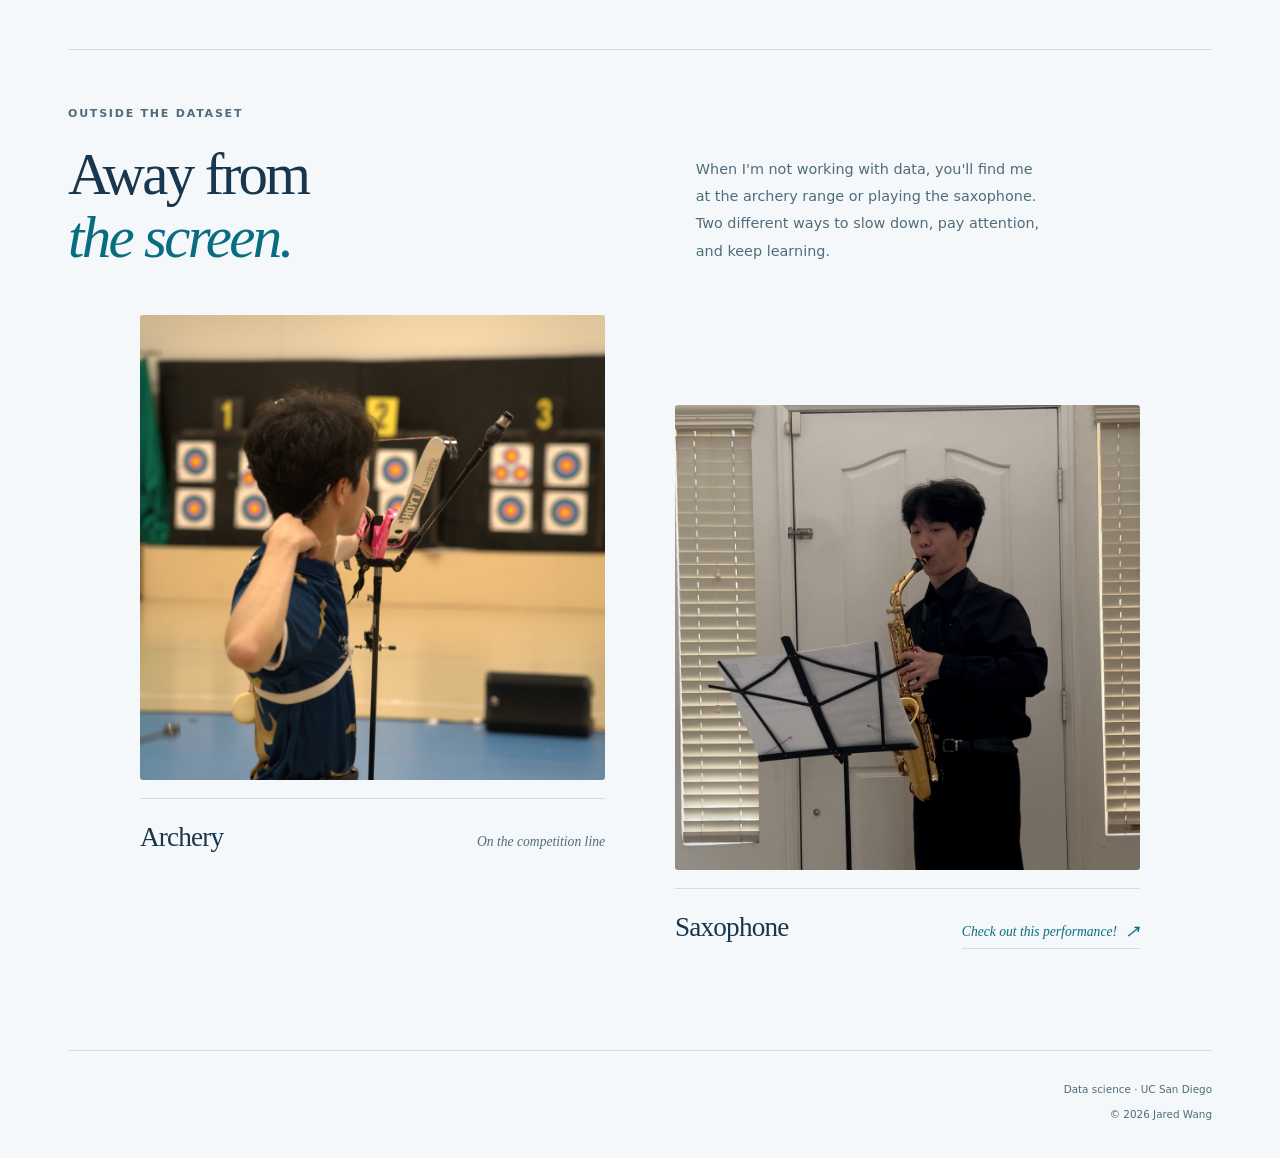
==== commit 352c329e: "Update resume and profile links with performance and competition captions" ====
--- a/index.html
+++ b/index.html
@@ -19,14 +19,22 @@
                 <p class="hero-description">I'm a Data Science student at UC San Diego, exploring real-world questions through analysis, visualization, and a little curiosity.</p>
                 <div class="hero-actions">
                     <a class="button" href="projects/">Explore my work <span aria-hidden="true">↗</span></a>
-                    <a class="text-link" href="resume.html">View resume <span aria-hidden="true">→</span></a>
+                    <!-- <a class="text-link" href="documents/Jared_Resume.pdf" target="_blank" rel="noopener noreferrer">View resume <span aria-hidden="true">↗</span><span class="sr-only"> (opens in a new tab)</span></a> -->
                 </div>
             </div>
             <figure class="portrait">
                 <div class="portrait-frame">
                     <img src="images/DSC_0252.JPG" alt="Jared looking out over the water on a cruise in Alaska" width="6000" height="4000" fetchpriority="high">
                 </div>
-                <figcaption><span>Jared Wang</span><span>Somewhere in Alaska ↗</span></figcaption>
+                <figcaption>
+                    <div class="portrait-links" role="group" aria-label="Profile links">
+                        <a class="text-link" href="https://github.com/JaredW022" target="_blank" rel="noopener noreferrer">GitHub <span aria-hidden="true">↗</span><span class="sr-only"> (opens in a new tab)</span></a>
+                        <a class="text-link" href="documents/Jared_Resume.pdf" target="_blank" rel="noopener noreferrer">Resume <span aria-hidden="true">↗</span><span class="sr-only"> (opens in a new tab)</span></a>
+                        <a class="text-link" href="https://linkedin.com/in/jared-wang-a64186307" target="_blank" rel="noopener noreferrer">LinkedIn <span aria-hidden="true">↗</span><span class="sr-only"> (opens in a new tab)</span></a>
+                        <a class="text-link" href="https://www.youtube.com/@JaredWang1" target="_blank" rel="noopener noreferrer">YouTube <span aria-hidden="true">↗</span><span class="sr-only"> (opens in a new tab)</span></a>
+                        <span class="portrait-email">jaredjcwang@gmail.com</span>
+                    </div>
+                </figcaption>
             </figure>
         </section>
         <section class="work-section" aria-labelledby="work-title">
@@ -44,11 +52,11 @@
             <div class="personal-gallery">
                 <figure class="interest-photo archery-photo">
                     <div class="interest-image"><img src="images/DSC04361_Original.jpg" alt="Jared drawing a recurve bow at an indoor archery range" width="4688" height="7028" loading="lazy" decoding="async"></div>
-                    <figcaption><span>Archery</span><span>At the range</span></figcaption>
+                    <figcaption><span>Archery</span><span>On the competition line</span></figcaption>
                 </figure>
                 <figure class="interest-photo music-photo">
                     <div class="interest-image"><img src="images/IMG_6248.PNG" alt="Jared playing the saxophone with sheet music on a stand" width="2532" height="1170" loading="lazy" decoding="async"></div>
-                    <figcaption><span>Saxophone</span><span>Making time for music</span></figcaption>
+                    <figcaption><span>Saxophone</span><a class="text-link performance-link" href="https://youtu.be/4shO8WSLmiE?si=Z1OiHiEH8dSEk5jz" target="_blank" rel="noopener noreferrer" aria-label="Check out my saxophone performances on YouTube (opens in a new tab)">Check out this performance! <span aria-hidden="true">↗</span></a></figcaption>
                 </figure>
             </div>
         </section>
--- a/style.css
+++ b/style.css
@@ -68,7 +68,12 @@
 .portrait { width: 100%; }
 .portrait-frame { padding: 10px; background: var(--surface); border: 1px solid var(--line); border-radius: 6px; }
 .portrait img { width: 100%; height: auto; aspect-ratio: 1; object-fit: cover; object-position: 43% center; border-radius: 2px; }
-.portrait figcaption { display: flex; justify-content: space-between; gap: 10px; font-size: .63rem; color: var(--muted); margin-top: 23px; }
+.portrait figcaption { font-size: .63rem; color: var(--muted); margin-top: 18px; }
+.portrait-caption { display: flex; justify-content: space-between; gap: 10px; }
+.portrait-links { display: flex; flex-wrap: wrap; justify-content: center; gap: 12px 24px; margin-top: 16px; padding-top: 10px; border-top: 1px solid var(--line); }
+.portrait-links .text-link { color: var(--ink); font-size: .75rem; gap: 8px; }
+.portrait-links .text-link:hover { color: var(--accent); }
+.portrait-email { align-self: center; color: var(--muted); font-size: .75rem; }
 .work-section { padding: 48px 0 70px; border-top: 1px solid var(--line); }
 .section-heading { display: flex; justify-content: space-between; gap: 24px; align-items: flex-end; margin-bottom: 35px; }
 .section-heading .eyebrow { margin-bottom: 14px; }
@@ -117,8 +122,9 @@
 .archery-photo img { object-position: 50% 55%; }
 .music-photo img { object-position: 48% 48%; transform: scale(1.08); }
 .interest-photo figcaption { display: flex; flex-wrap: wrap; align-items: baseline; justify-content: space-between; gap: 4px 12px; padding-top: 16px; margin-top: 18px; border-top: 1px solid var(--line); }
-.interest-photo figcaption span:first-child { font-family: Georgia, "Times New Roman", serif; font-size: 1.7rem; color: var(--ink); letter-spacing: -.03em; }
-.interest-photo figcaption span:last-child { font: italic .85rem Georgia, "Times New Roman", serif; color: var(--muted); }
+.interest-photo figcaption > span:first-child { font-family: Georgia, "Times New Roman", serif; font-size: 1.7rem; color: var(--ink); letter-spacing: -.03em; }
+.interest-photo figcaption > span:last-child { font: italic .85rem Georgia, "Times New Roman", serif; color: var(--muted); }
+.interest-photo .performance-link { font: italic .85rem Georgia, "Times New Roman", serif; color: var(--accent); gap: 8px; }
 .site-footer { border-top: 1px solid var(--line); display: flex; justify-content: flex-end; gap: 24px; padding: 30px 0 35px; }
 .footer-name { font-size: 1.6rem; letter-spacing: -.04em; }
 .site-footer p { color: var(--muted); font-size: .7rem; margin-top: 5px; }
@@ -137,8 +143,11 @@
 .search-field:focus-within { outline: 2px solid var(--accent); outline-offset: 2px; }
 .searchBar:focus-visible { outline: none; }
 .empty-state { grid-column: 1 / -1; text-align: center; padding: 70px 24px; border: 1px dashed var(--line); color: var(--muted); }
-.resume-heading { position: relative; }
-.resume-heading .button { margin-top: 24px; }
+.resume-toolbar { display: flex; flex-wrap: wrap; justify-content: space-between; align-items: center; gap: 24px; padding: 55px 0 40px; }
+.resume-actions { display: flex; flex-wrap: wrap; align-items: center; gap: 24px; }
+.resume-actions .button { margin-top: 0; }
+.resume-pdf { display: block; width: 100%; height: 1100px; max-height: 90vh; min-height: 500px; margin-bottom: 70px; border: 1px solid var(--line); border-radius: 4px; background: white; }
+.resume-pdf > p { padding: 30px; color: #18364d; }
 .resume { padding: 45px 55px; margin: 0 0 80px; border: 1px solid var(--line); background: var(--surface); border-radius: 4px; }
 .resume .resume-name { font-size: 2.5rem; margin-bottom: 15px; border: 0; padding: 0; }
 .resume .contact { display: flex; flex-wrap: wrap; gap: 5px; font-size: .76rem; color: var(--muted); padding-bottom: 28px; border-bottom: 1px solid var(--line); }
@@ -150,7 +159,6 @@
 form { display: grid; grid-template-columns: auto 1fr; gap: 1rem; padding: 40px 0 80px; }
 form input, form textarea { border: 1px solid var(--line); padding: 10px; background: var(--surface); border-radius: 3px; }
 form button { grid-column: 1 / -1; background: var(--button); color: var(--button-text); padding: 12px; border: 0; }
-@media (min-width: 1100px) { .resume-heading .button { position: absolute; right: 0; bottom: 60px; } }
 @media (max-width: 950px) {
   body { padding: 0 28px; }
   .hero { gap: 35px; padding: 65px 0; }
@@ -210,7 +218,7 @@
 @media print {
   :root { color-scheme: light !important; }
   body { max-width: none; padding: 0; font-size: 11pt; color: #18364d; background: white; }
-  .site-header, .site-footer, .skip-link, .resume-heading { display: none !important; }
+  .site-header, .site-footer, .skip-link, .resume-toolbar { display: none !important; }
   .resume { margin: 0; padding: 0; border: 0; background: white; }
   .resume section { gap: 20px 30px; }
   .resume article { break-inside: avoid; }
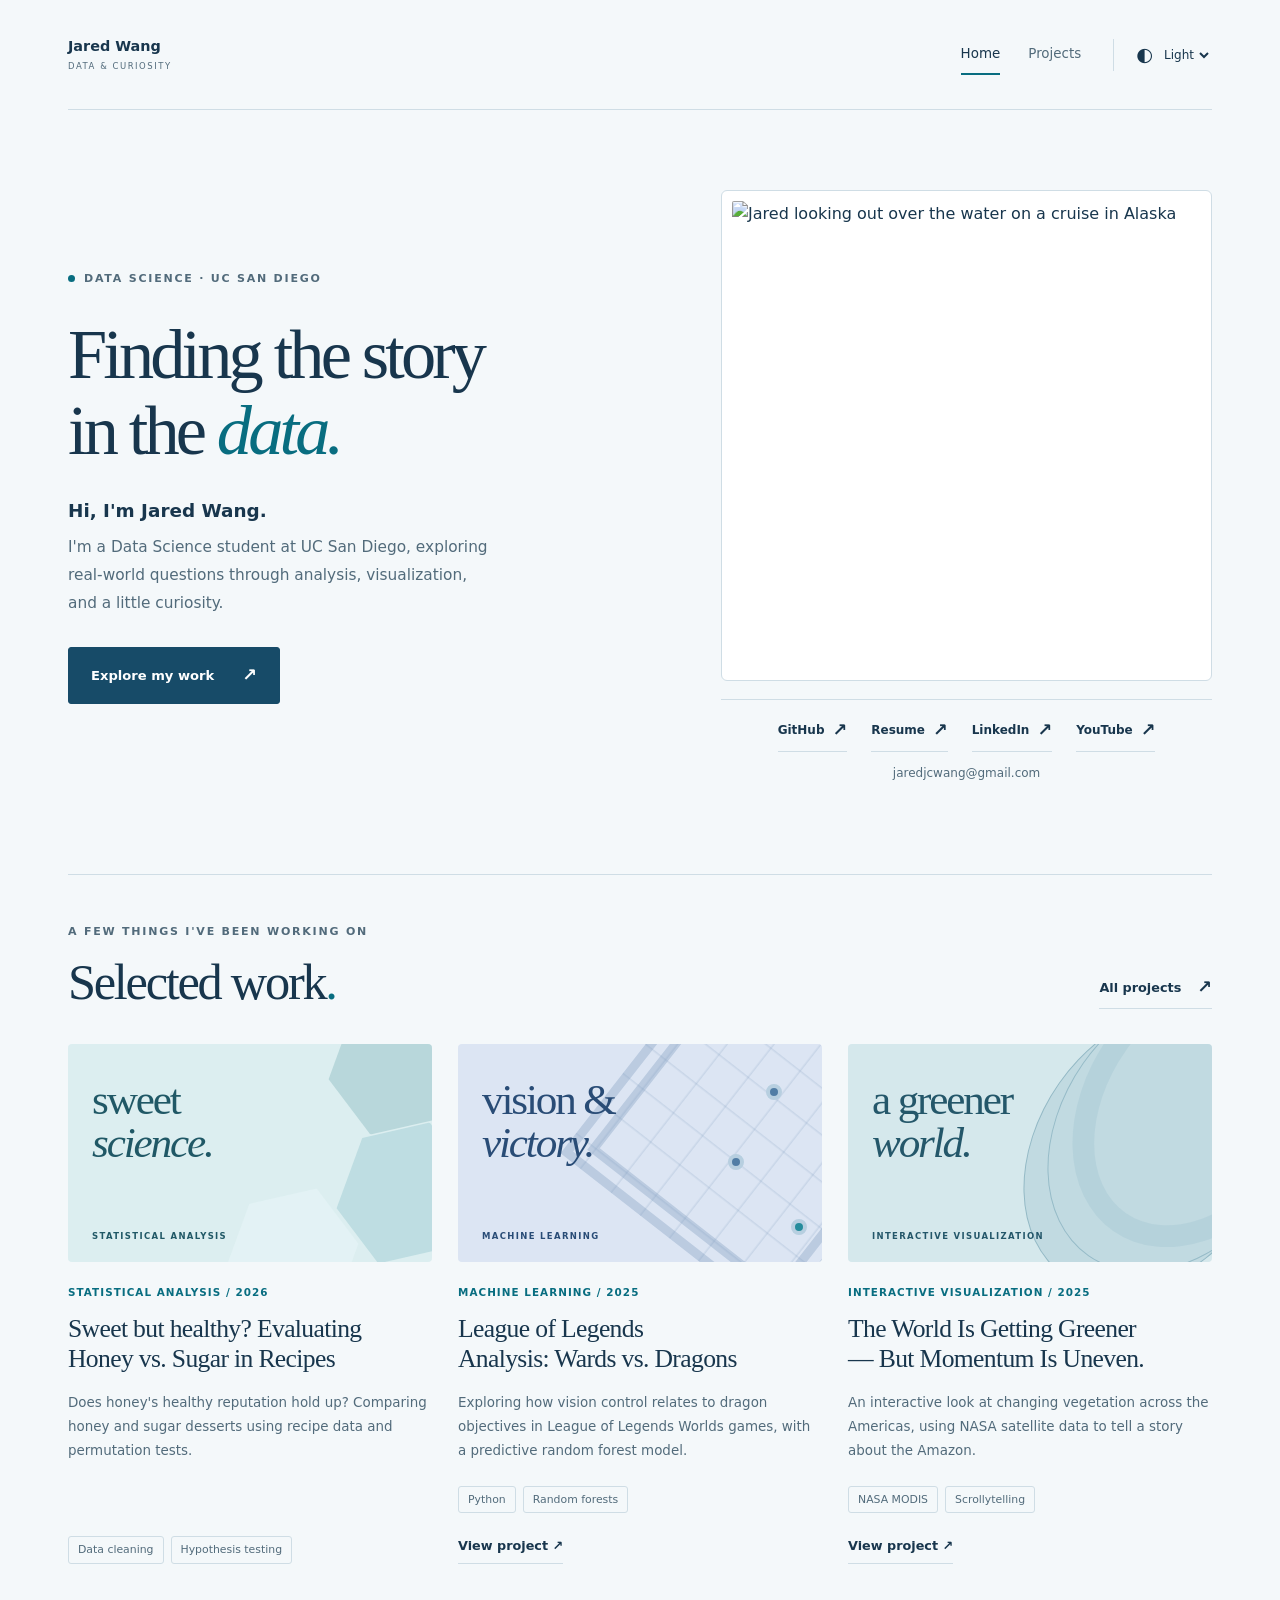
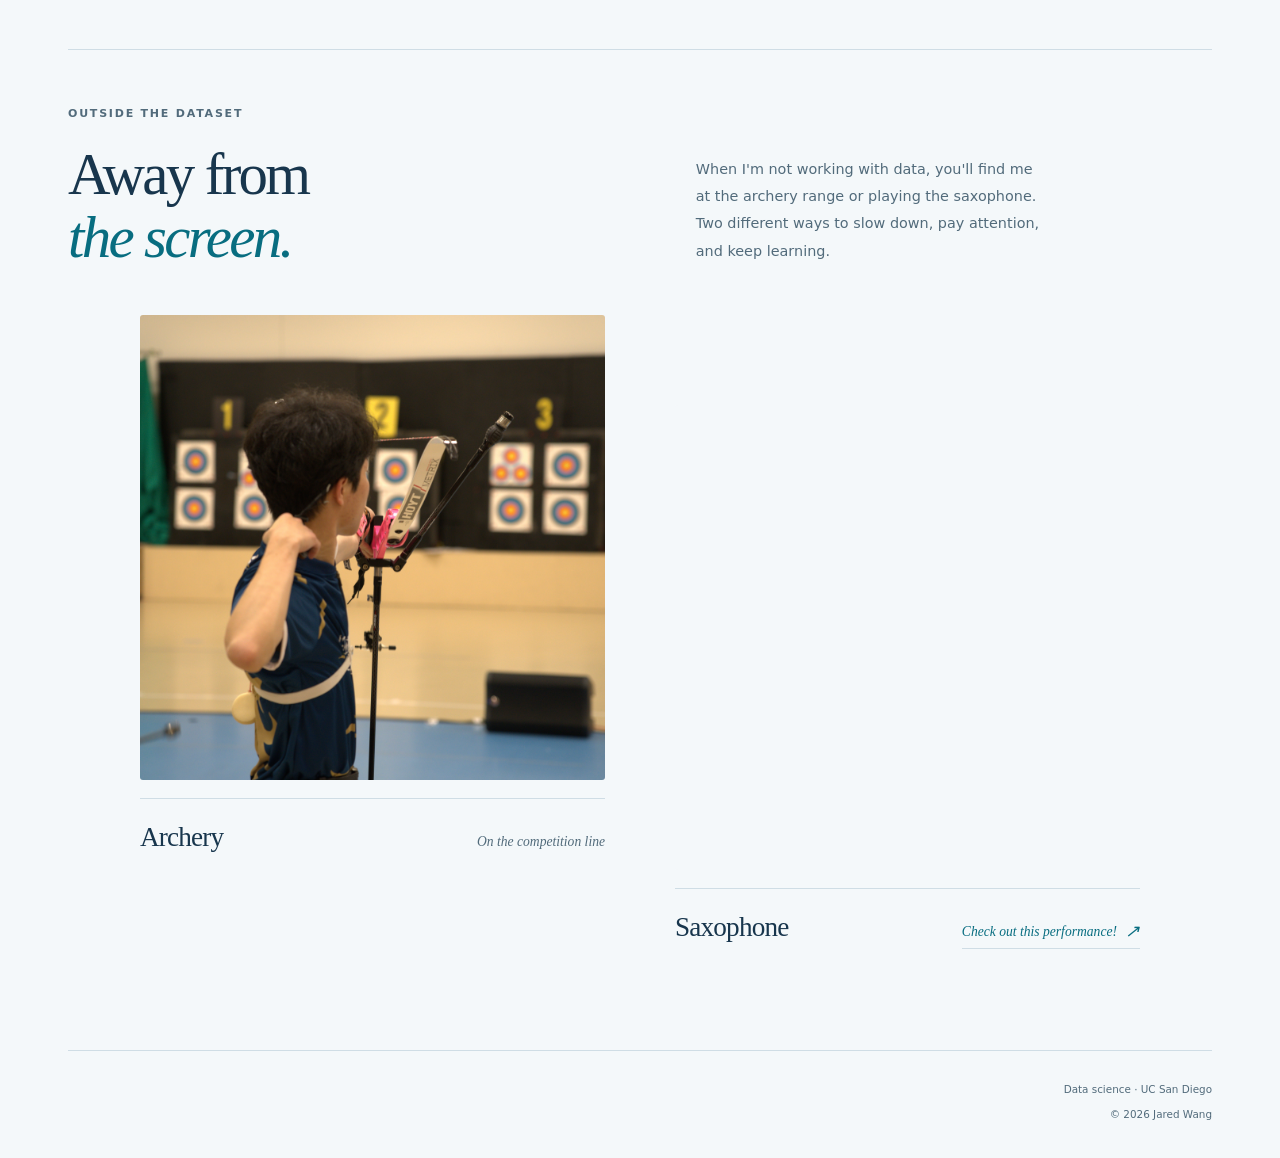
==== commit 2998c80a: "Place email on a separate line below profile links" ====
--- a/index.html
+++ b/index.html
@@ -32,8 +32,8 @@
                         <a class="text-link" href="documents/Jared_Resume.pdf" target="_blank" rel="noopener noreferrer">Resume <span aria-hidden="true">↗</span><span class="sr-only"> (opens in a new tab)</span></a>
                         <a class="text-link" href="https://linkedin.com/in/jared-wang-a64186307" target="_blank" rel="noopener noreferrer">LinkedIn <span aria-hidden="true">↗</span><span class="sr-only"> (opens in a new tab)</span></a>
                         <a class="text-link" href="https://www.youtube.com/@JaredWang1" target="_blank" rel="noopener noreferrer">YouTube <span aria-hidden="true">↗</span><span class="sr-only"> (opens in a new tab)</span></a>
-                        <span class="portrait-email">jaredjcwang@gmail.com</span>
                     </div>
+                    <p class="portrait-email">jaredjcwang@gmail.com</p>
                 </figcaption>
             </figure>
         </section>
--- a/style.css
+++ b/style.css
@@ -73,7 +73,7 @@
 .portrait-links { display: flex; flex-wrap: wrap; justify-content: center; gap: 12px 24px; margin-top: 16px; padding-top: 10px; border-top: 1px solid var(--line); }
 .portrait-links .text-link { color: var(--ink); font-size: .75rem; gap: 8px; }
 .portrait-links .text-link:hover { color: var(--accent); }
-.portrait-email { align-self: center; color: var(--muted); font-size: .75rem; }
+.portrait-email { margin-top: 12px; text-align: center; color: var(--muted); font-size: .75rem; }
 .work-section { padding: 48px 0 70px; border-top: 1px solid var(--line); }
 .section-heading { display: flex; justify-content: space-between; gap: 24px; align-items: flex-end; margin-bottom: 35px; }
 .section-heading .eyebrow { margin-bottom: 14px; }
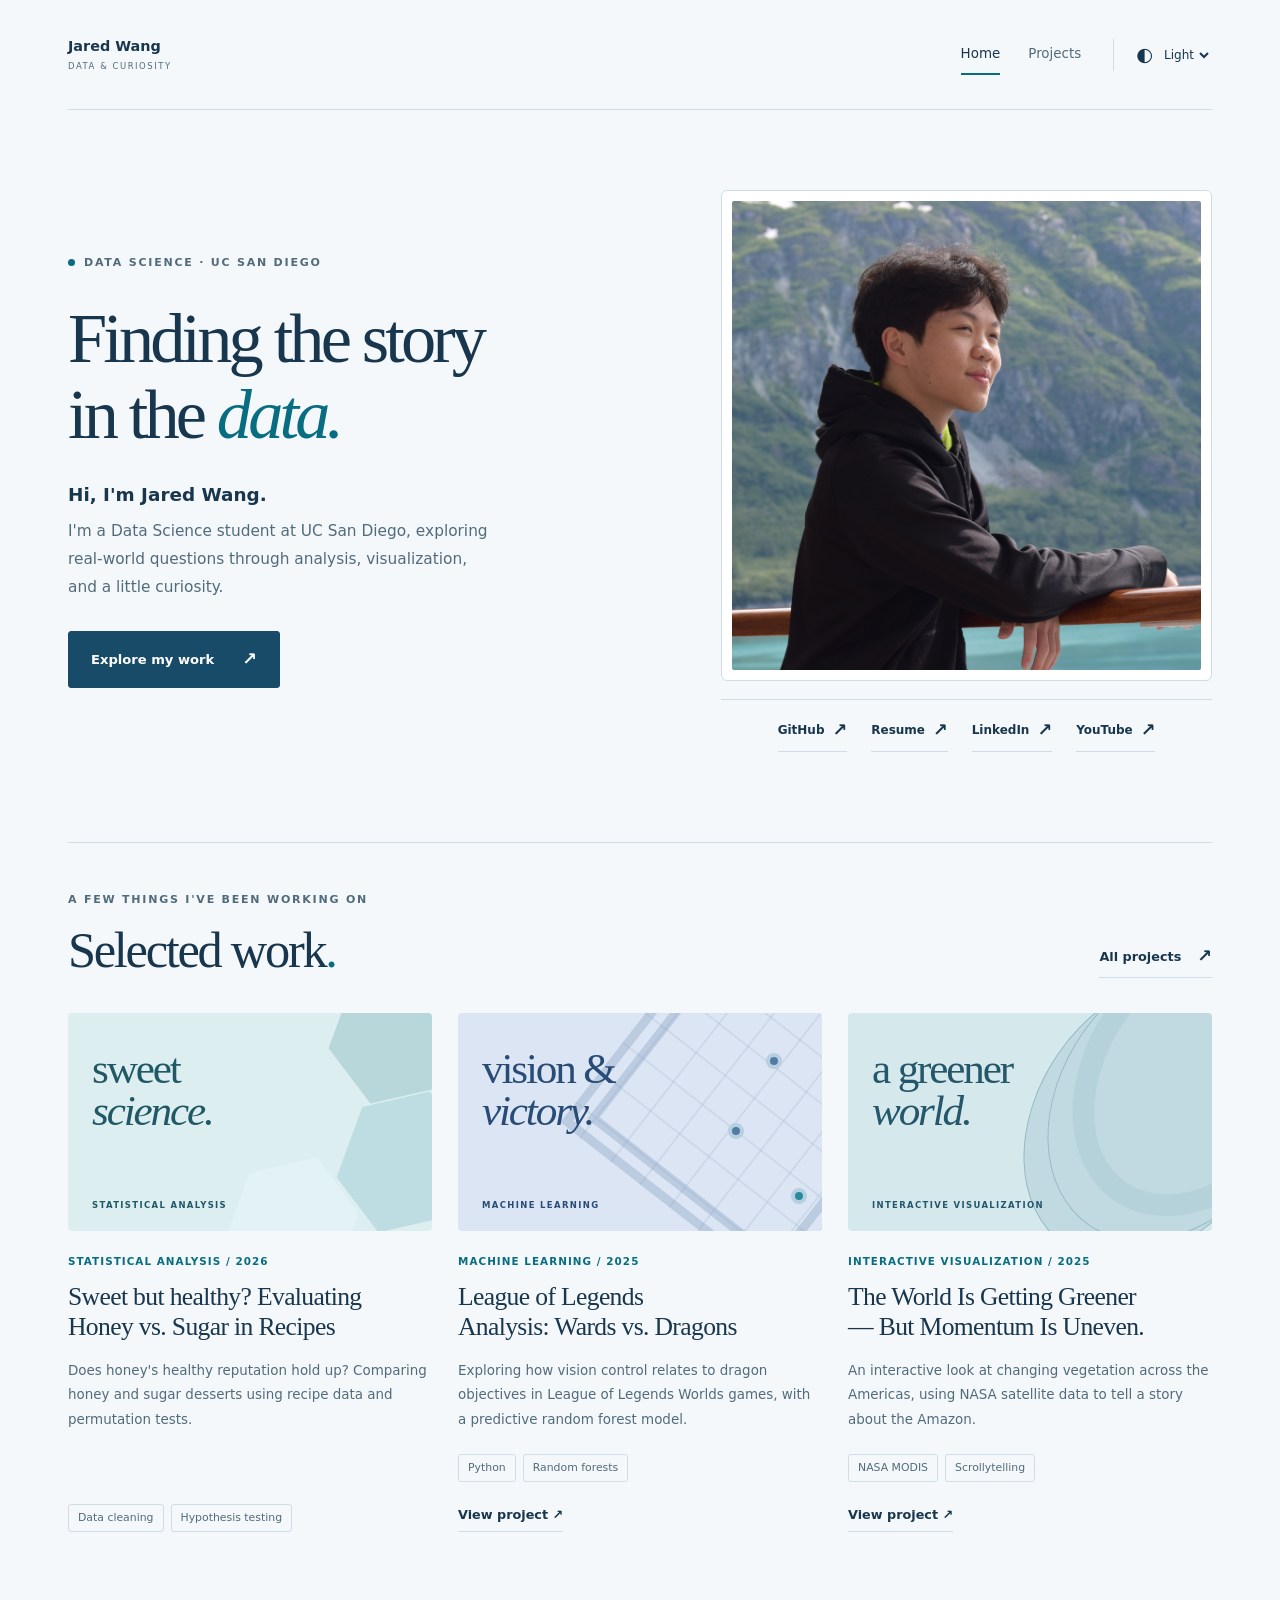
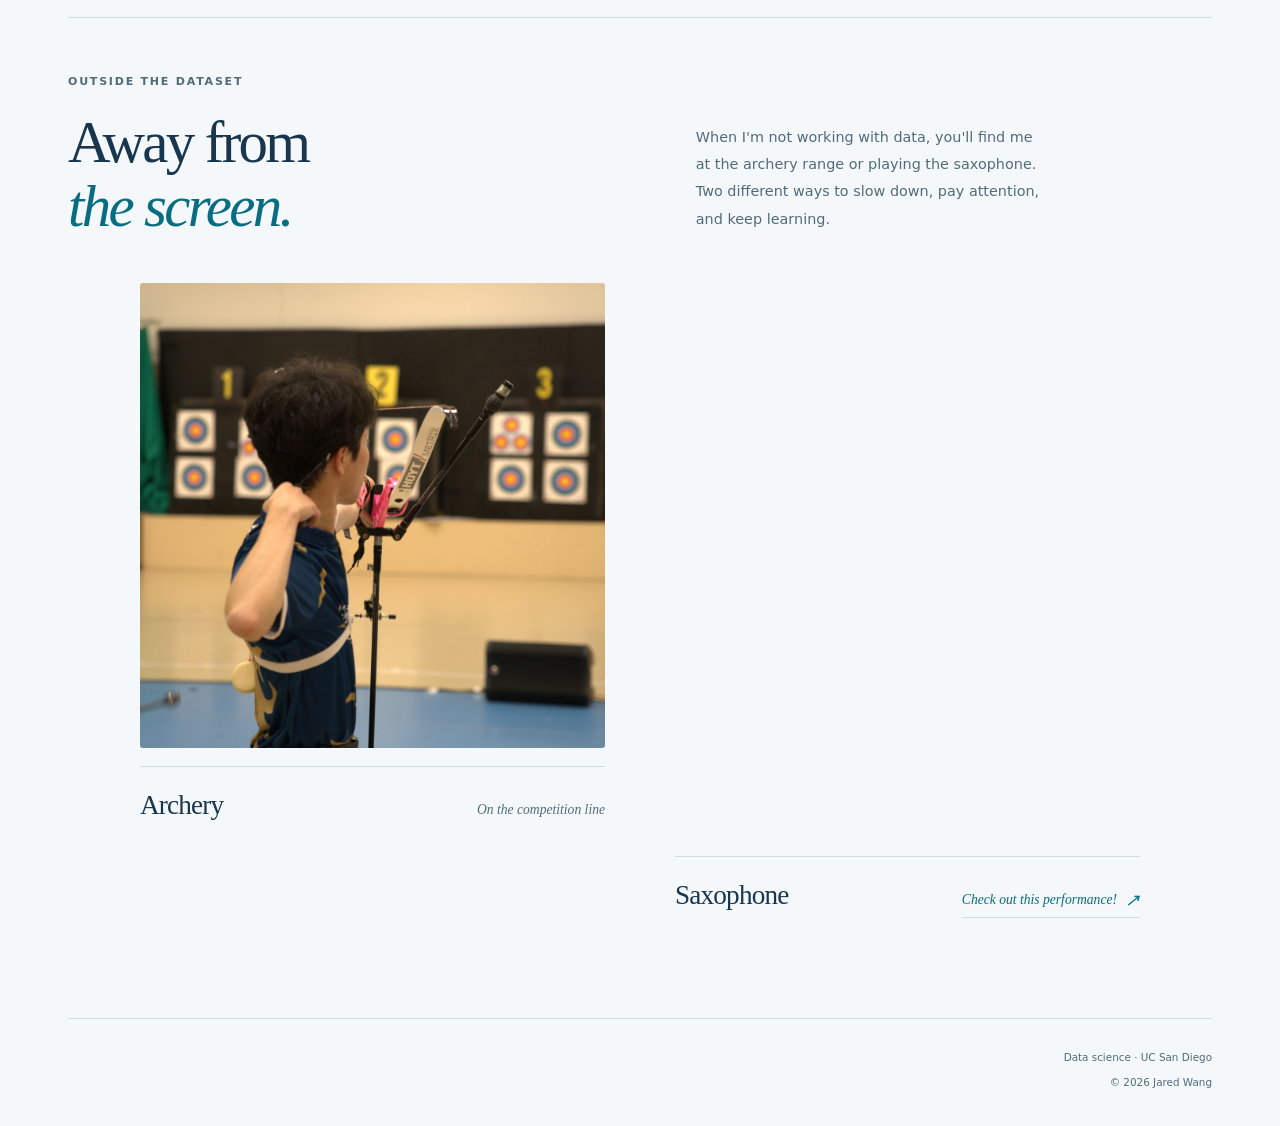
==== commit 24b5e2d7: "Publish privacy-clean portfolio snapshot" ====
--- a/index.html
+++ b/index.html
@@ -33,7 +33,6 @@
                         <a class="text-link" href="https://linkedin.com/in/jared-wang-a64186307" target="_blank" rel="noopener noreferrer">LinkedIn <span aria-hidden="true">↗</span><span class="sr-only"> (opens in a new tab)</span></a>
                         <a class="text-link" href="https://www.youtube.com/@JaredWang1" target="_blank" rel="noopener noreferrer">YouTube <span aria-hidden="true">↗</span><span class="sr-only"> (opens in a new tab)</span></a>
                     </div>
-                    <p class="portrait-email">jaredjcwang@gmail.com</p>
                 </figcaption>
             </figure>
         </section>
